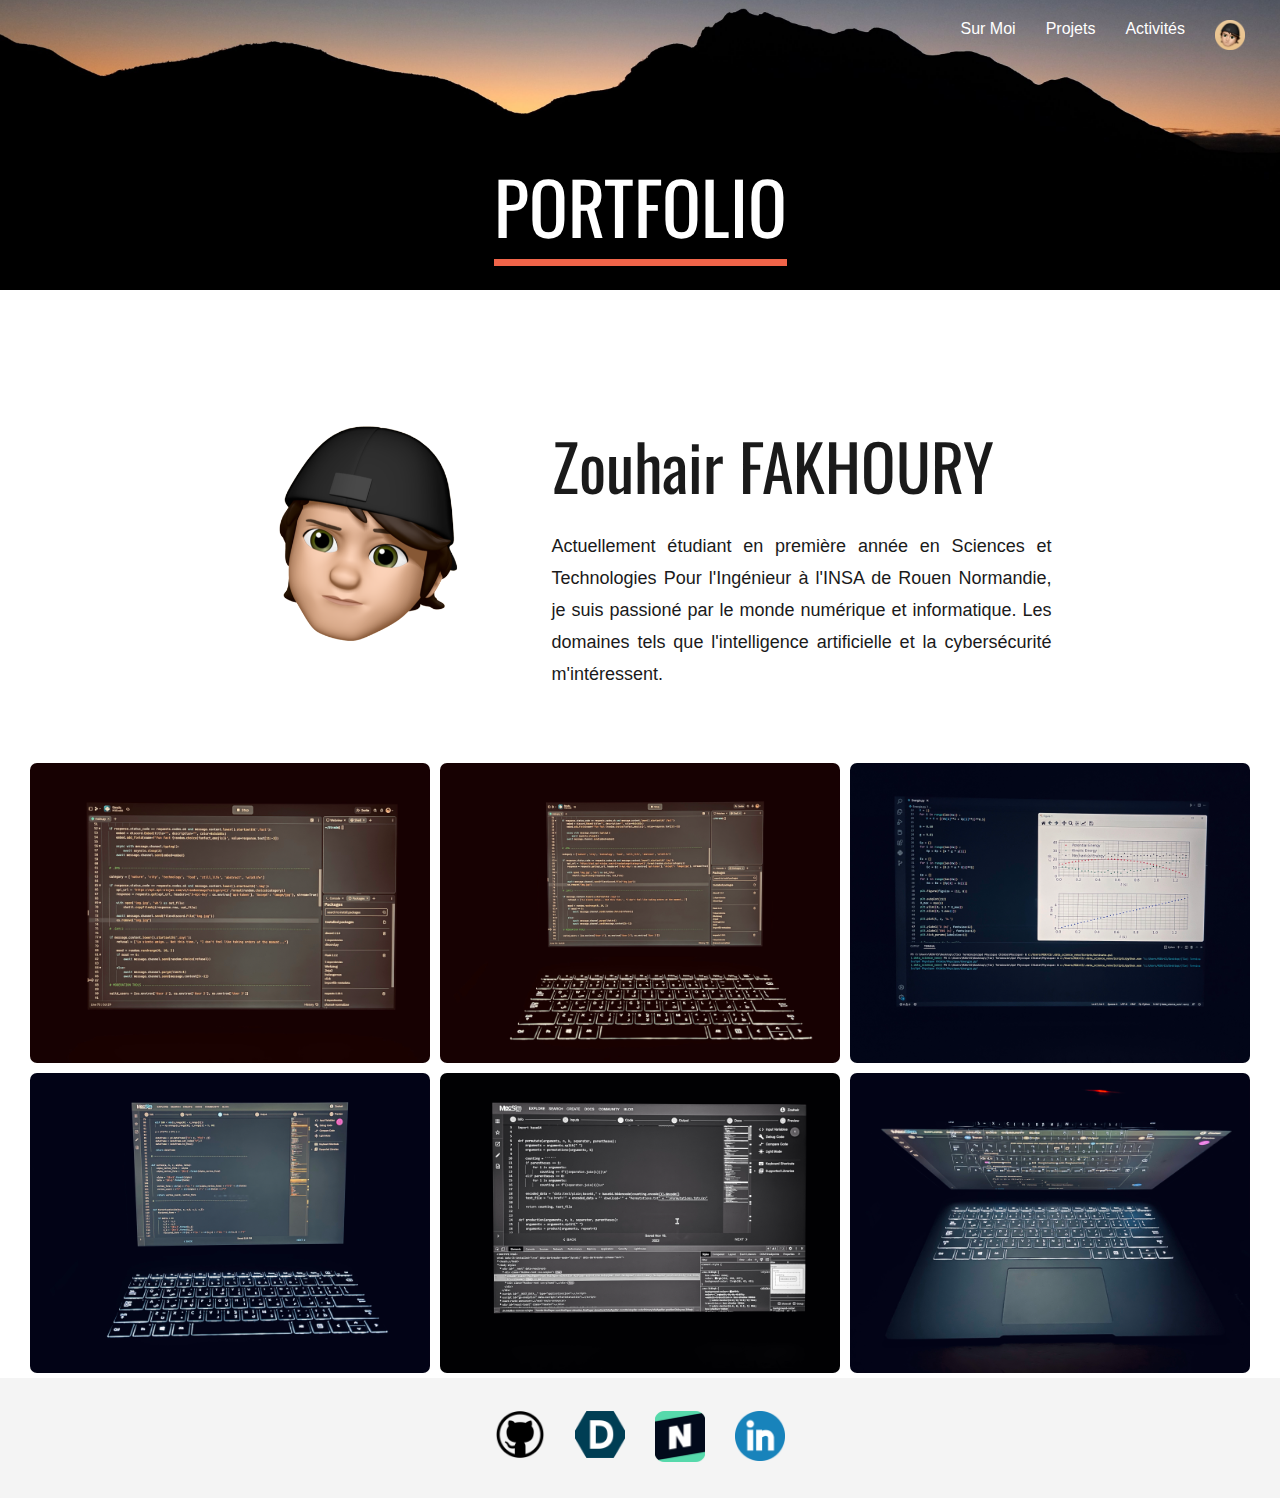
==== index.html @ 235897e6 "Update and rename about-me.html to index.html" ====
<!DOCTYPE html>
<html>

<head>
    <meta charset="UTF-8">
    <title>Mon Portfolio</title>
    <link rel="icon" type="image/x-icon" href="images/profile-picture.png">
    <link rel="stylesheet" href="about-me.css">
    <link href='https://fonts.googleapis.com/css?family=Oswald' rel='stylesheet'>
</head>

<body>
    <header>
        <nav>
            <ul>
                <li><a href="about-me.html">Sur Moi</a></li>
                <li><a href="projects.html">Projets</a></li>
                <li><a href="activities.html">Activités</a></li>
                <li><img src="images/profile-picture.png" alt="profile-picture" width="30px"></li>
            </ul>
        </nav>
        <div class="heading">
            <h1>PORTFOLIO</h1>
        </div>
    </header>
    <main>
        <section id="about-me">
            <div class="profile-picture">
                <img src="images/profile-picture-transparent.png" alt="Profile picture" width="275px">
            </div>
            <div class="bio">
                <h2>Zouhair FAKHOURY</h2>
                <p>Actuellement étudiant en première année en Sciences et Technologies Pour l'Ingénieur à l'INSA de Rouen Normandie, je suis passioné par le monde numérique et informatique. Les domaines tels que l'intelligence artificielle et la cybersécurité m'intéressent.
                </p>
            </div>
        </section>
        <section id="image-gallery">
            <img src="images/IMG_4827.JPEG" alt="Project 1">
            <img src="images/IMG_4828.JPEG" alt="Project 2">
            <img src="images/IMG_4835.JPEG" alt="Project 6">
            <img src="images/IMG_4830.JPEG" alt="Project 3">
            <img src="images/IMG_4832.JPEG" alt="Project 4">
            <img src="images/IMG_4836.JPEG" alt="Project 5">
        </section>
    </main>
    <footer>
        <nav>
            <ul>
                <li><a href="https://github.com"><img src="images/github.png" alt="GitHub icon" width="50px"></a></li>
                <li><a href="https://devpost.com"><img src="images/devpost.png" alt="Devpost icon" width="50px"></a>
                </li>
                <li><a href="https://www.nosdevoirs.fr"><img src="images/nosdevoirs.png" alt="Nosdevoirs icon" width="50px"></a></li>
                <li><a href="https://www.linkedin.com"><img src="images/linkedin.png" alt="LinkedIn icon" width="50px"></a></li>
            </ul>
        </nav>
    </footer>

    <script src="code.js"></script>

</body>

</html>
---- about-me.css ----
main {
    animation-name: fade-up;
    animation-duration: 1s;
    animation-timing-function: ease-out;
    animation-fill-mode: forwards;
    transform: translateY(50px);
}

header .heading {
    animation-name: fade-up;
    animation-duration: 1s;
    animation-timing-function: ease-out;
    animation-fill-mode: forwards;
    transform: translateY(50px);
}

@keyframes fade-up {
    from {
        opacity: 1;
        transform: translateY(50px) scaleX(0.8) scaleY(0.8);
    }

    to {
        opacity: 1;
        transform: translateY(0) scaleX(1) scaleY(1);
    }
}

body {
    margin: 0px;
    font-family: "Open Sans", sans-serif;
    text-align: justify;
}

/* --------------------------------------------------- */

header {
    height: 250px;
    background-image: url("images/background.jpg");
    background-size: 100%;
    background-position: 0%;
    color: #fff;
    padding: 20px 20px;

}

header nav {
    display: flex;
    justify-content: flex-end;
}

header .heading {
    text-align: center;
}

header .heading h1 {
    font-family: 'Oswald';
    font-weight: 400;
    font-size: 72px;
    display: inline-block;
    border-bottom: solid 7px #f06449;
}

header nav ul {
    list-style: none;
    margin: 0;
    padding: 0;
    display: flex;
}

header nav ul li {
    margin: 0 15px;
}


header nav ul li a {
    color: white;
    padding-bottom: 3px;
    text-decoration: none;
}

header nav a:hover {
    border-bottom: 2px solid white;
}

header nav ul li a.active,
header nav ul li a:visited {
    border-bottom: 2px solid white;
}


/* --------------------------------------------------- */
main {
    margin-top: 25px;
    margin-bottom: 50px;
}


#about-me {
    display: flex;
    justify-content: center;
    align-items: center;
    margin-bottom: 50px;
    color: #1a1a1a;
}

#about-me .profile-picture {
    margin-right: 3em;
}

#about-me .bio h2 {
    font-family: "Oswald";
    font-size: 64px;
    font-weight: 400;
    margin-bottom: 15px;

}

#about-me .bio p {
    width: 500px;
    font-weight: 400;
    font-size: 18px;
    line-height: 32px;
}

#image-gallery {
    display: flex;
    justify-content: center;
    flex-wrap: wrap;
}

#image-gallery img {
    border-radius: 7px;
    margin: 5px;
    width: 400px;
}

/* --------------------------------------------------- */


footer {
    height: 100px;
    background-color: #f4f4f4;
    color: #fff;
    padding: 10px 20px;
    display: flex;
    justify-content: center;
    align-items: center;
}

footer nav ul {
    list-style: none;
    margin: 0;
    padding: 0;
    display: flex;
}

footer nav li {
    margin: 0 15px;
}
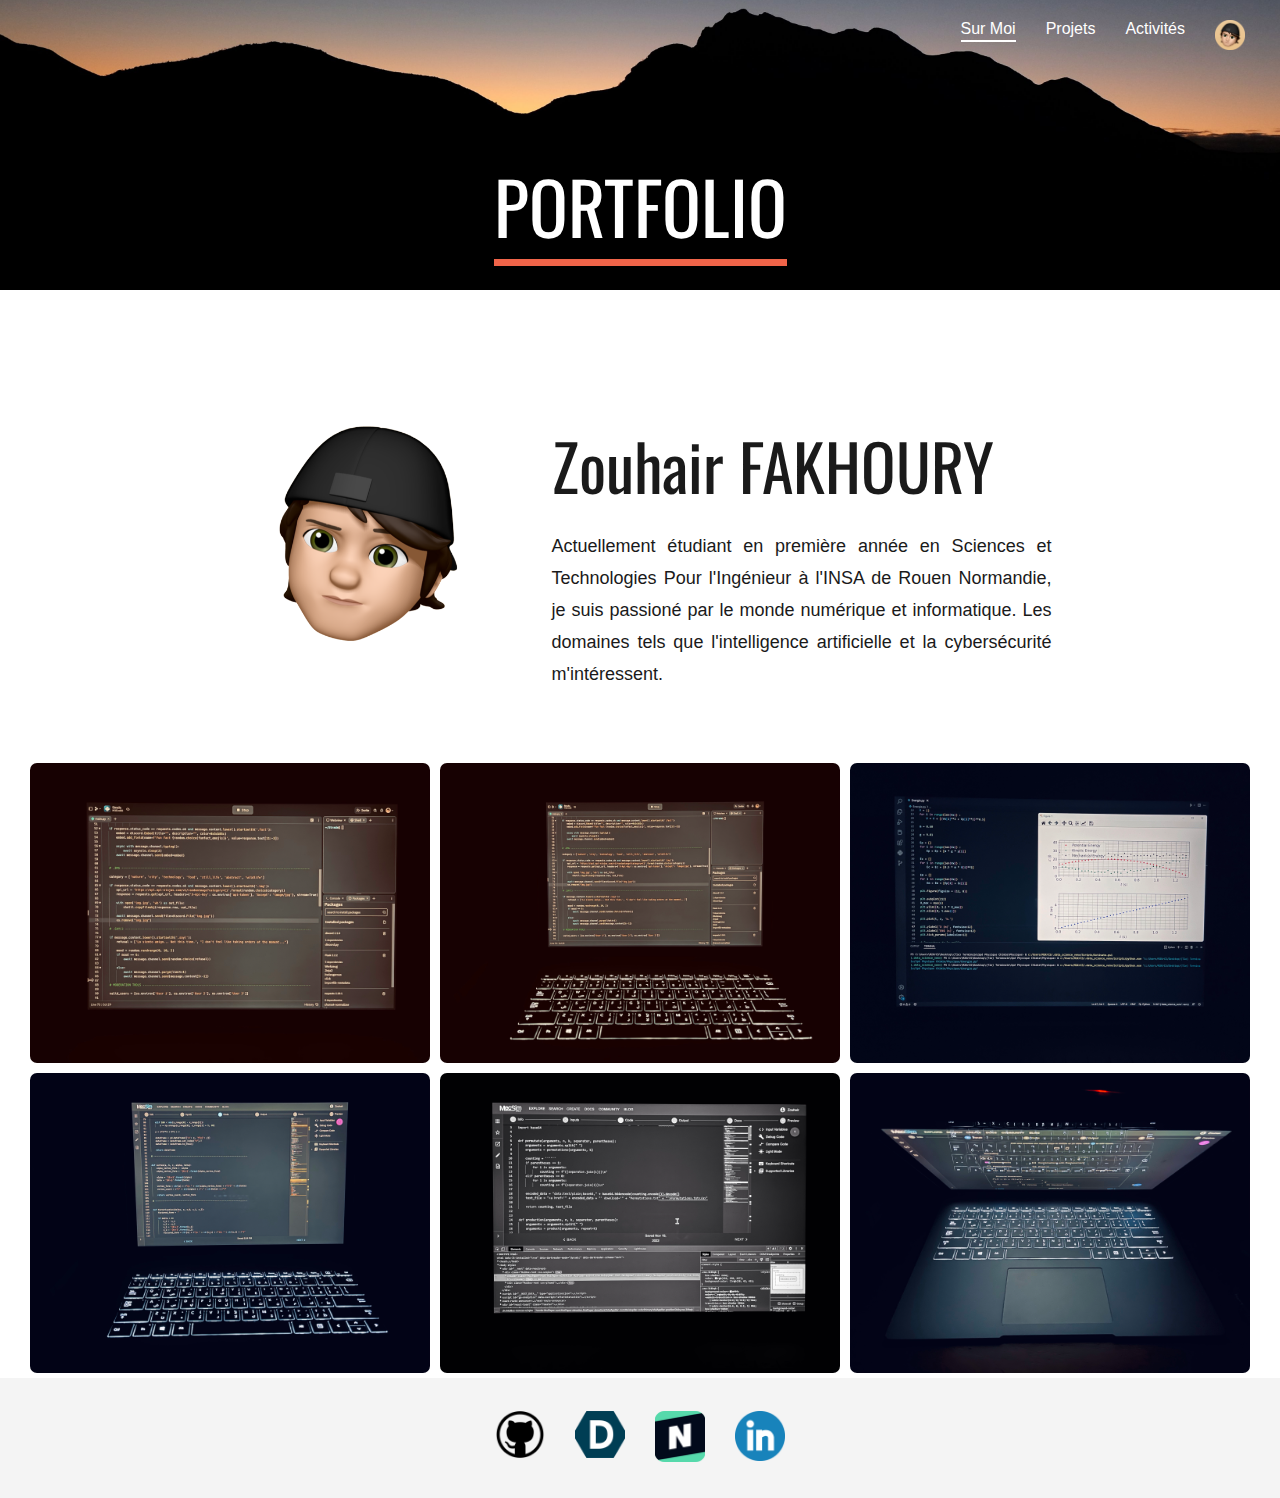
==== commit bc2846cf: "Update index.html" ====
--- a/index.html
+++ b/index.html
@@ -13,7 +13,7 @@
     <header>
         <nav>
             <ul>
-                <li><a href="about-me.html">Sur Moi</a></li>
+                <li><a href="index.html">Sur Moi</a></li>
                 <li><a href="projects.html">Projets</a></li>
                 <li><a href="activities.html">Activités</a></li>
                 <li><img src="images/profile-picture.png" alt="profile-picture" width="30px"></li>
